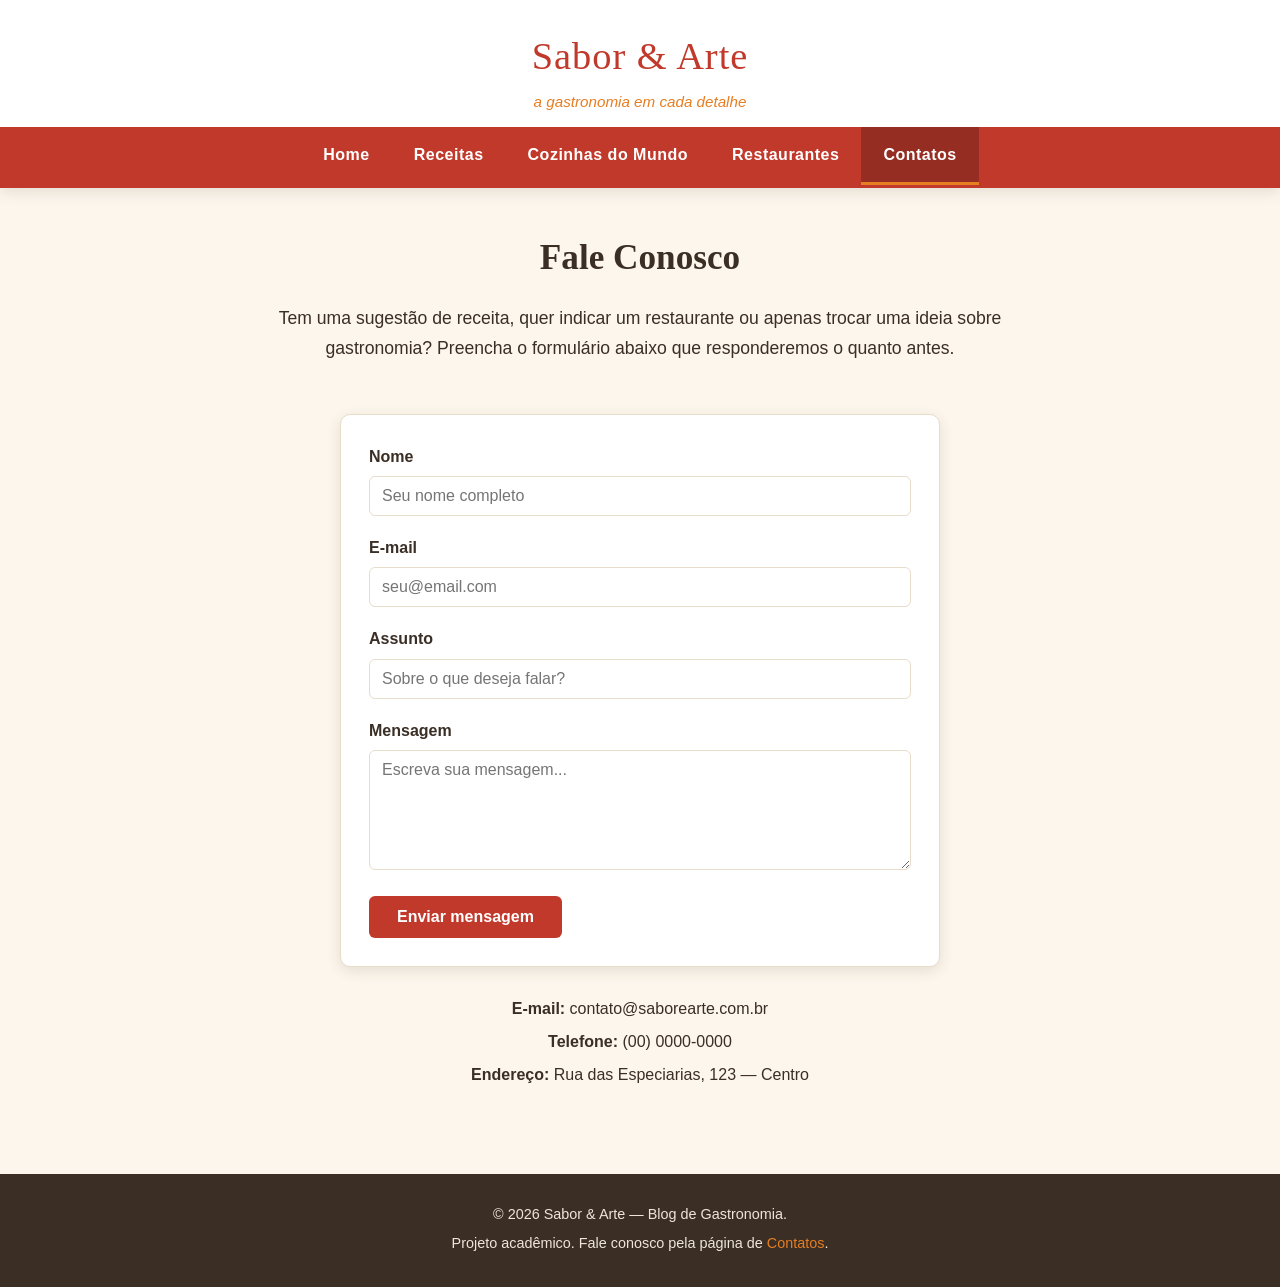
==== contatos.html @ 4f887552 "Site de Gastronomia - APO2 Frontend" ====
<!DOCTYPE html>
<html lang="pt-br">
<head>
    <meta charset="UTF-8">
    <meta name="viewport" content="width=device-width, initial-scale=1.0">
    <meta name="description" content="Entre em contato com o blog Sabor & Arte.">
    <title>Contatos | Sabor & Arte</title>
    <link rel="stylesheet" href="css/style.css">
</head>
<body>
    <header>
        <div class="topo">
            <p class="logo">Sabor &amp; Arte</p>
            <p class="subtitulo">a gastronomia em cada detalhe</p>
        </div>
        <nav>
            <ul>
                <li><a href="index.html">Home</a></li>
                <li><a href="receitas.html">Receitas</a></li>
                <li><a href="cozinhas-do-mundo.html">Cozinhas do Mundo</a></li>
                <li><a href="restaurantes.html">Restaurantes</a></li>
                <li><a href="contatos.html" class="ativo">Contatos</a></li>
            </ul>
        </nav>
    </header>

    <main>
        <section class="hero">
            <h1>Fale Conosco</h1>
            <p>
                Tem uma sugestão de receita, quer indicar um restaurante ou apenas trocar uma ideia
                sobre gastronomia? Preencha o formulário abaixo que responderemos o quanto antes.
            </p>
        </section>

        <form class="formulario" action="#" method="post">
            <div class="campo">
                <label for="nome">Nome</label>
                <input type="text" id="nome" name="nome" placeholder="Seu nome completo" required>
            </div>
            <div class="campo">
                <label for="email">E-mail</label>
                <input type="email" id="email" name="email" placeholder="seu@email.com" required>
            </div>
            <div class="campo">
                <label for="assunto">Assunto</label>
                <input type="text" id="assunto" name="assunto" placeholder="Sobre o que deseja falar?">
            </div>
            <div class="campo">
                <label for="mensagem">Mensagem</label>
                <textarea id="mensagem" name="mensagem" placeholder="Escreva sua mensagem..." required></textarea>
            </div>
            <button type="submit" class="botao">Enviar mensagem</button>
        </form>

        <section class="contato-info">
            <p><strong>E-mail:</strong> contato@saborearte.com.br</p>
            <p><strong>Telefone:</strong> (00) 0000-0000</p>
            <p><strong>Endereço:</strong> Rua das Especiarias, 123 — Centro</p>
        </section>
    </main>

    <footer>
        <p>&copy; 2026 Sabor &amp; Arte — Blog de Gastronomia.</p>
        <p>Projeto acadêmico. Fale conosco pela página de <a href="contatos.html">Contatos</a>.</p>
    </footer>
</body>
</html>
---- css/style.css ----
/* ===========================================================
   Sabor & Arte - Blog de Gastronomia
   Estilos globais
   =========================================================== */

:root {
    --cor-fundo: #fdf6ec;
    --cor-texto: #3a2e25;
    --cor-destaque: #c0392b;
    --cor-destaque-escuro: #962d22;
    --cor-secundaria: #e67e22;
    --cor-clara: #ffffff;
    --cor-borda: #e8dccb;
    --sombra: 0 4px 14px rgba(58, 46, 37, 0.12);
    --fonte-titulo: Georgia, 'Times New Roman', serif;
    --fonte-texto: 'Segoe UI', Tahoma, Arial, sans-serif;
}

* {
    margin: 0;
    padding: 0;
    box-sizing: border-box;
}

body {
    font-family: var(--fonte-texto);
    color: var(--cor-texto);
    background-color: var(--cor-fundo);
    line-height: 1.7;
}

/* ----------------------- Cabeçalho ----------------------- */

header {
    background-color: var(--cor-clara);
    border-bottom: 3px solid var(--cor-destaque);
    box-shadow: var(--sombra);
}

.topo {
    max-width: 1100px;
    margin: 0 auto;
    padding: 24px 20px 12px;
    text-align: center;
}

.logo {
    font-family: var(--fonte-titulo);
    font-size: 2.4rem;
    color: var(--cor-destaque);
    letter-spacing: 1px;
}

.subtitulo {
    font-size: 0.95rem;
    color: var(--cor-secundaria);
    font-style: italic;
}

/* ----------------------- Navegação ----------------------- */

nav {
    background-color: var(--cor-destaque);
}

nav ul {
    max-width: 1100px;
    margin: 0 auto;
    list-style: none;
    display: flex;
    flex-wrap: wrap;
    justify-content: center;
}

nav li {
    flex: 0 1 auto;
}

nav a {
    display: block;
    padding: 14px 22px;
    color: var(--cor-clara);
    text-decoration: none;
    font-weight: 600;
    letter-spacing: 0.5px;
    transition: background-color 0.2s ease;
}

nav a:hover {
    background-color: var(--cor-destaque-escuro);
}

nav a.ativo {
    background-color: var(--cor-destaque-escuro);
    border-bottom: 3px solid var(--cor-secundaria);
}

/* ----------------------- Conteúdo principal ----------------------- */

main {
    max-width: 1100px;
    margin: 0 auto;
    padding: 40px 20px;
}

.hero {
    text-align: center;
    margin-bottom: 50px;
}

.hero h1 {
    font-family: var(--fonte-titulo);
    font-size: 2.2rem;
    color: var(--cor-texto);
    margin-bottom: 16px;
}

.hero p {
    max-width: 750px;
    margin: 0 auto;
    font-size: 1.1rem;
}

h2 {
    font-family: var(--fonte-titulo);
    font-size: 1.8rem;
    color: var(--cor-destaque);
    margin-bottom: 24px;
    text-align: center;
}

/* ----------------------- Cards de destaque (Home) ----------------------- */

.destaques {
    display: flex;
    flex-wrap: wrap;
    gap: 28px;
    justify-content: center;
}

.card {
    background-color: var(--cor-clara);
    border: 1px solid var(--cor-borda);
    border-radius: 10px;
    overflow: hidden;
    box-shadow: var(--sombra);
    flex: 1 1 300px;
    max-width: 340px;
    transition: transform 0.2s ease;
}

.card:hover {
    transform: translateY(-6px);
}

.card a img {
    width: 100%;
    height: 210px;
    object-fit: cover;
    display: block;
}

.card-corpo {
    padding: 20px;
}

.card-corpo h3 {
    font-family: var(--fonte-titulo);
    font-size: 1.3rem;
    margin-bottom: 8px;
    color: var(--cor-destaque-escuro);
}

.card-corpo p {
    font-size: 0.97rem;
}

/* ----------------------- Páginas de conteúdo ----------------------- */

.banner-pagina {
    width: 100%;
    max-height: 320px;
    object-fit: cover;
    border-radius: 10px;
    margin-bottom: 32px;
    box-shadow: var(--sombra);
}

article {
    background-color: var(--cor-clara);
    border: 1px solid var(--cor-borda);
    border-radius: 10px;
    padding: 28px;
    margin-bottom: 28px;
    box-shadow: var(--sombra);
}

article h3 {
    font-family: var(--fonte-titulo);
    color: var(--cor-destaque);
    font-size: 1.4rem;
    margin-bottom: 12px;
}

article p {
    margin-bottom: 12px;
}

article ul,
article ol {
    margin: 0 0 12px 24px;
}

article li {
    margin-bottom: 6px;
}

/* ----------------------- Formulário de contato ----------------------- */

.formulario {
    background-color: var(--cor-clara);
    border: 1px solid var(--cor-borda);
    border-radius: 10px;
    padding: 28px;
    max-width: 600px;
    margin: 0 auto;
    box-shadow: var(--sombra);
}

.campo {
    margin-bottom: 18px;
}

.campo label {
    display: block;
    font-weight: 600;
    margin-bottom: 6px;
}

.campo input,
.campo textarea {
    width: 100%;
    padding: 10px 12px;
    border: 1px solid var(--cor-borda);
    border-radius: 6px;
    font-family: var(--fonte-texto);
    font-size: 1rem;
}

.campo textarea {
    resize: vertical;
    min-height: 120px;
}

.botao {
    background-color: var(--cor-destaque);
    color: var(--cor-clara);
    border: none;
    padding: 12px 28px;
    border-radius: 6px;
    font-size: 1rem;
    font-weight: 600;
    cursor: pointer;
    transition: background-color 0.2s ease;
}

.botao:hover {
    background-color: var(--cor-destaque-escuro);
}

.contato-info {
    max-width: 600px;
    margin: 28px auto 0;
    text-align: center;
}

.contato-info p {
    margin-bottom: 6px;
}

/* ----------------------- Rodapé ----------------------- */

footer {
    background-color: var(--cor-texto);
    color: #f0e6d8;
    text-align: center;
    padding: 28px 20px;
    margin-top: 40px;
}

footer p {
    font-size: 0.9rem;
    margin-bottom: 4px;
}

footer a {
    color: var(--cor-secundaria);
    text-decoration: none;
}

footer a:hover {
    text-decoration: underline;
}

/* ----------------------- Responsivo ----------------------- */

@media (max-width: 600px) {
    .logo {
        font-size: 1.9rem;
    }

    nav a {
        padding: 12px 14px;
        font-size: 0.9rem;
    }

    .hero h1 {
        font-size: 1.7rem;
    }
}
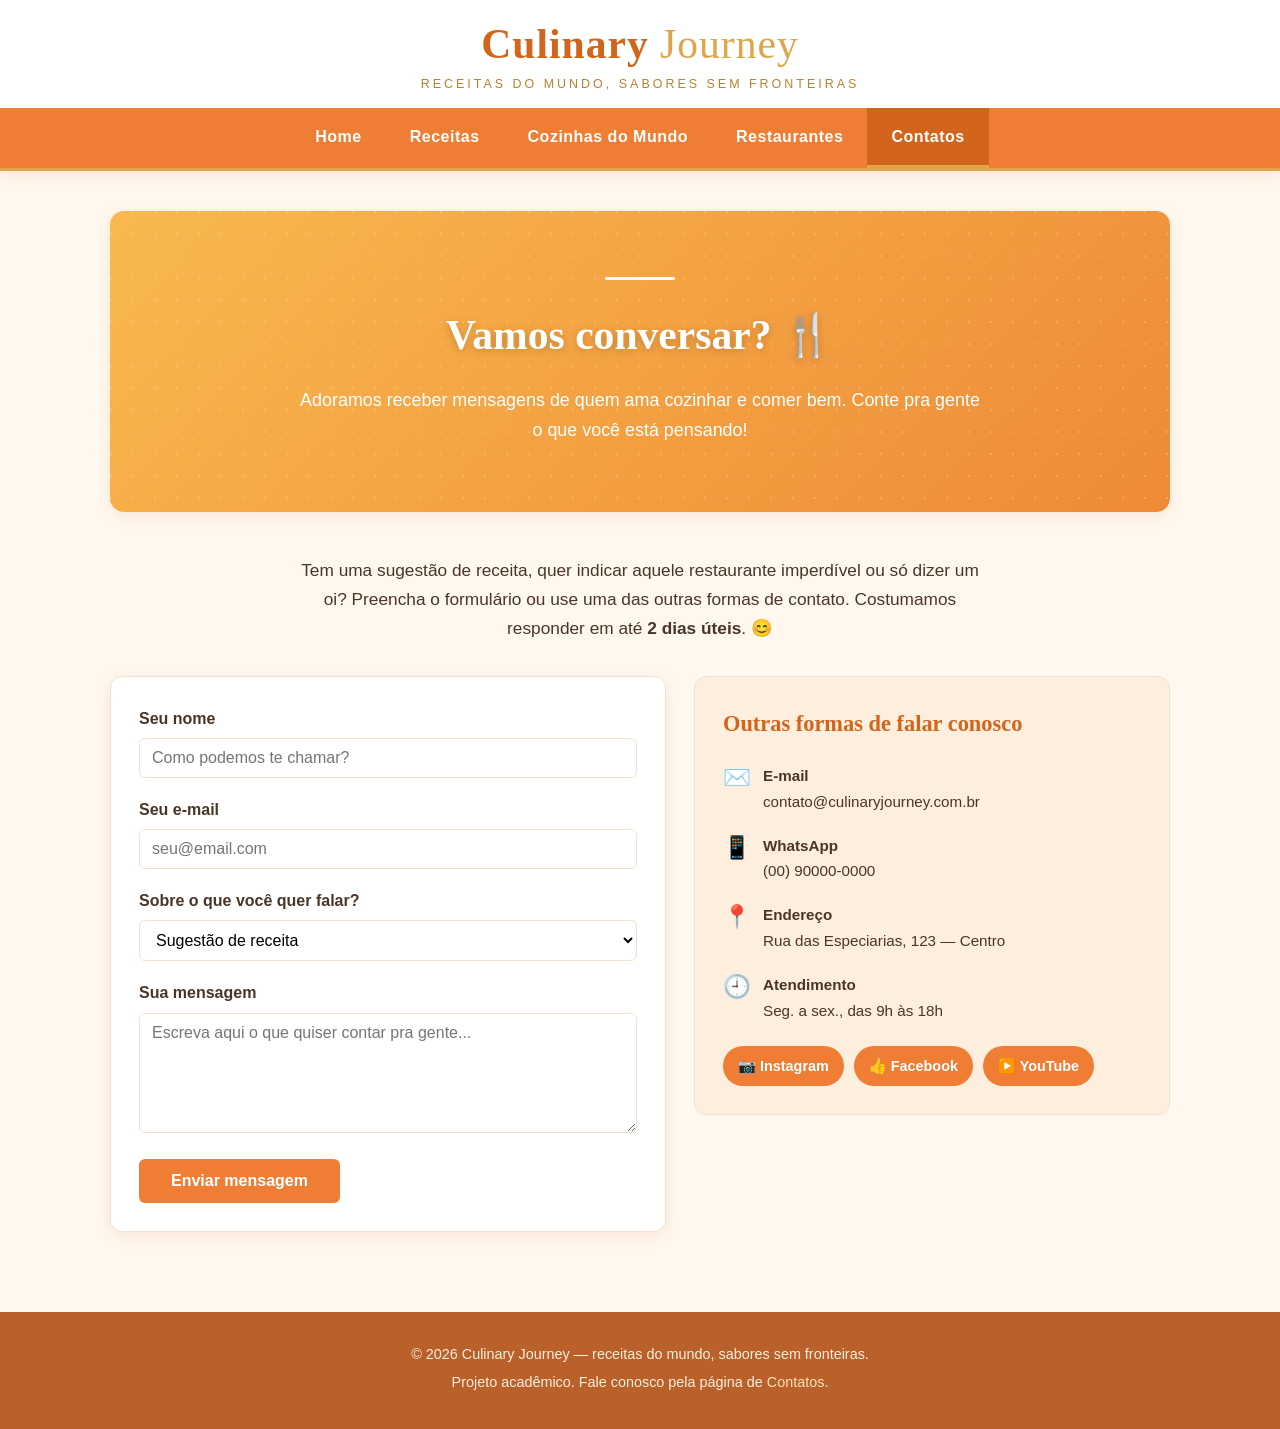
==== commit d4bb871f: "feat: redesenha o blog com a identidade Culinary Journey - nova paleta em tons de laranja e logo em " ====
--- a/contatos.html
+++ b/contatos.html
@@ -1,68 +1,148 @@
-<!DOCTYPE html>
+<!doctype html>
 <html lang="pt-br">
-<head>
-    <meta charset="UTF-8">
-    <meta name="viewport" content="width=device-width, initial-scale=1.0">
-    <meta name="description" content="Entre em contato com o blog Sabor & Arte.">
-    <title>Contatos | Sabor & Arte</title>
-    <link rel="stylesheet" href="css/style.css">
-</head>
-<body>
+  <head>
+    <meta charset="UTF-8" />
+    <meta name="viewport" content="width=device-width, initial-scale=1.0" />
+    <meta
+      name="description"
+      content="Entre em contato com o Culinary Journey."
+    />
+    <title>Contatos | Culinary Journey</title>
+    <link rel="stylesheet" href="css/style.css" />
+  </head>
+  <body>
     <header>
-        <div class="topo">
-            <p class="logo">Sabor &amp; Arte</p>
-            <p class="subtitulo">a gastronomia em cada detalhe</p>
-        </div>
-        <nav>
-            <ul>
-                <li><a href="index.html">Home</a></li>
-                <li><a href="receitas.html">Receitas</a></li>
-                <li><a href="cozinhas-do-mundo.html">Cozinhas do Mundo</a></li>
-                <li><a href="restaurantes.html">Restaurantes</a></li>
-                <li><a href="contatos.html" class="ativo">Contatos</a></li>
-            </ul>
-        </nav>
+      <div class="topo">
+        <a href="index.html" class="logo-link">
+          <span class="logo-nome"
+            >Culinary <span class="logo-script">Journey</span></span
+          >
+          <span class="logo-tag"
+            >receitas do mundo, sabores sem fronteiras</span
+          >
+        </a>
+      </div>
+      <nav>
+        <ul>
+          <li><a href="index.html">Home</a></li>
+          <li><a href="receitas.html">Receitas</a></li>
+          <li><a href="cozinhas-do-mundo.html">Cozinhas do Mundo</a></li>
+          <li><a href="restaurantes.html">Restaurantes</a></li>
+          <li><a href="contatos.html" class="ativo">Contatos</a></li>
+        </ul>
+      </nav>
     </header>
 
     <main>
-        <section class="hero">
-            <h1>Fale Conosco</h1>
-            <p>
-                Tem uma sugestão de receita, quer indicar um restaurante ou apenas trocar uma ideia
-                sobre gastronomia? Preencha o formulário abaixo que responderemos o quanto antes.
-            </p>
-        </section>
+      <section class="hero-banner hero-contatos">
+        <div class="linha"></div>
+        <h1>Vamos conversar? 🍴</h1>
+        <p>
+          Adoramos receber mensagens de quem ama cozinhar e comer bem. Conte pra
+          gente o que você está pensando!
+        </p>
+      </section>
 
+      <p class="contato-intro">
+        Tem uma sugestão de receita, quer indicar aquele restaurante imperdível
+        ou só dizer um oi? Preencha o formulário ou use uma das outras formas de
+        contato. Costumamos responder em até <strong>2 dias úteis</strong>. 😊
+      </p>
+
+      <div class="contato-grid">
         <form class="formulario" action="#" method="post">
-            <div class="campo">
-                <label for="nome">Nome</label>
-                <input type="text" id="nome" name="nome" placeholder="Seu nome completo" required>
-            </div>
-            <div class="campo">
-                <label for="email">E-mail</label>
-                <input type="email" id="email" name="email" placeholder="seu@email.com" required>
-            </div>
-            <div class="campo">
-                <label for="assunto">Assunto</label>
-                <input type="text" id="assunto" name="assunto" placeholder="Sobre o que deseja falar?">
-            </div>
-            <div class="campo">
-                <label for="mensagem">Mensagem</label>
-                <textarea id="mensagem" name="mensagem" placeholder="Escreva sua mensagem..." required></textarea>
-            </div>
-            <button type="submit" class="botao">Enviar mensagem</button>
+          <div class="campo">
+            <label for="nome">Seu nome</label>
+            <input
+              type="text"
+              id="nome"
+              name="nome"
+              placeholder="Como podemos te chamar?"
+              required
+            />
+          </div>
+          <div class="campo">
+            <label for="email">Seu e-mail</label>
+            <input
+              type="email"
+              id="email"
+              name="email"
+              placeholder="seu@email.com"
+              required
+            />
+          </div>
+          <div class="campo">
+            <label for="assunto">Sobre o que você quer falar?</label>
+            <select id="assunto" name="assunto">
+              <option value="receita">Sugestão de receita</option>
+              <option value="restaurante">Indicação de restaurante</option>
+              <option value="elogio">Elogio ou feedback</option>
+              <option value="duvida">Dúvida</option>
+              <option value="outro">Outro assunto</option>
+            </select>
+          </div>
+          <div class="campo">
+            <label for="mensagem">Sua mensagem</label>
+            <textarea
+              id="mensagem"
+              name="mensagem"
+              placeholder="Escreva aqui o que quiser contar pra gente..."
+              required
+            ></textarea>
+          </div>
+          <button type="submit" class="botao">Enviar mensagem</button>
         </form>
 
-        <section class="contato-info">
-            <p><strong>E-mail:</strong> contato@saborearte.com.br</p>
-            <p><strong>Telefone:</strong> (00) 0000-0000</p>
-            <p><strong>Endereço:</strong> Rua das Especiarias, 123 — Centro</p>
-        </section>
+        <aside class="contato-lateral">
+          <h2>Outras formas de falar conosco</h2>
+
+          <div class="contato-item">
+            <span class="ico">✉️</span>
+            <span>
+              <strong>E-mail</strong>
+              contato@culinaryjourney.com.br
+            </span>
+          </div>
+          <div class="contato-item">
+            <span class="ico">📱</span>
+            <span>
+              <strong>WhatsApp</strong>
+              (00) 90000-0000
+            </span>
+          </div>
+          <div class="contato-item">
+            <span class="ico">📍</span>
+            <span>
+              <strong>Endereço</strong>
+              Rua das Especiarias, 123 — Centro
+            </span>
+          </div>
+          <div class="contato-item">
+            <span class="ico">🕘</span>
+            <span>
+              <strong>Atendimento</strong>
+              Seg. a sex., das 9h às 18h
+            </span>
+          </div>
+
+          <div class="redes">
+            <a class="rede" href="#">📷 Instagram</a>
+            <a class="rede" href="#">👍 Facebook</a>
+            <a class="rede" href="#">▶️ YouTube</a>
+          </div>
+        </aside>
+      </div>
     </main>
 
     <footer>
-        <p>&copy; 2026 Sabor &amp; Arte — Blog de Gastronomia.</p>
-        <p>Projeto acadêmico. Fale conosco pela página de <a href="contatos.html">Contatos</a>.</p>
+      <p>
+        &copy; 2026 Culinary Journey — receitas do mundo, sabores sem
+        fronteiras.
+      </p>
+      <p>
+        Projeto acadêmico. Fale conosco pela página de
+        <a href="contatos.html">Contatos</a>.
+      </p>
     </footer>
-</body>
+  </body>
 </html>
--- a/css/style.css
+++ b/css/style.css
@@ -1,17 +1,19 @@
 /* ===========================================================
-   Sabor & Arte - Blog de Gastronomia
-   Estilos globais
+   Culinary Journey - Blog de Gastronomia
+   Receitas do mundo, sabores sem fronteiras
    =========================================================== */
 
 :root {
-    --cor-fundo: #fdf6ec;
-    --cor-texto: #3a2e25;
-    --cor-destaque: #c0392b;
-    --cor-destaque-escuro: #962d22;
-    --cor-secundaria: #e67e22;
+    --cor-fundo: #fff8ef;
+    --cor-texto: #4a3527;
+    --cor-primaria: #ef7d34;
+    --cor-primaria-escura: #d2641c;
+    --cor-gold: #e0a44a;
+    --cor-gold-escuro: #b9802f;
     --cor-clara: #ffffff;
-    --cor-borda: #e8dccb;
-    --sombra: 0 4px 14px rgba(58, 46, 37, 0.12);
+    --cor-borda: #f0e2cf;
+    --cor-suave: #fdeede;
+    --sombra: 0 4px 16px rgba(210, 100, 28, 0.12);
     --fonte-titulo: Georgia, 'Times New Roman', serif;
     --fonte-texto: 'Segoe UI', Tahoma, Arial, sans-serif;
 }
@@ -29,38 +31,53 @@
     line-height: 1.7;
 }
 
-/* ----------------------- Cabeçalho ----------------------- */
+/* ----------------------- Cabeçalho e logo (texto) ----------------------- */
 
 header {
     background-color: var(--cor-clara);
-    border-bottom: 3px solid var(--cor-destaque);
+    border-bottom: 3px solid var(--cor-gold);
     box-shadow: var(--sombra);
 }
 
 .topo {
-    max-width: 1100px;
-    margin: 0 auto;
-    padding: 24px 20px 12px;
     text-align: center;
-}
-
-.logo {
+    padding: 22px 20px 12px;
+}
+
+.logo-link {
+    display: inline-block;
+    text-decoration: none;
+}
+
+.logo-nome {
+    display: block;
     font-family: var(--fonte-titulo);
-    font-size: 2.4rem;
-    color: var(--cor-destaque);
+    font-size: 2.6rem;
+    font-weight: 700;
     letter-spacing: 1px;
-}
-
-.subtitulo {
-    font-size: 0.95rem;
-    color: var(--cor-secundaria);
-    font-style: italic;
+    line-height: 1.1;
+    color: var(--cor-primaria-escura);
+}
+
+.logo-script {
+    font-family: 'Brush Script MT', 'Segoe Script', cursive;
+    font-weight: 400;
+    color: var(--cor-gold);
+}
+
+.logo-tag {
+    display: block;
+    margin-top: 6px;
+    font-size: 0.78rem;
+    letter-spacing: 3px;
+    text-transform: uppercase;
+    color: var(--cor-gold-escuro);
 }
 
 /* ----------------------- Navegação ----------------------- */
 
 nav {
-    background-color: var(--cor-destaque);
+    background-color: var(--cor-primaria);
 }
 
 nav ul {
@@ -72,13 +89,9 @@
     justify-content: center;
 }
 
-nav li {
-    flex: 0 1 auto;
-}
-
 nav a {
     display: block;
-    padding: 14px 22px;
+    padding: 15px 24px;
     color: var(--cor-clara);
     text-decoration: none;
     font-weight: 600;
@@ -87,12 +100,12 @@
 }
 
 nav a:hover {
-    background-color: var(--cor-destaque-escuro);
+    background-color: var(--cor-primaria-escura);
 }
 
 nav a.ativo {
-    background-color: var(--cor-destaque-escuro);
-    border-bottom: 3px solid var(--cor-secundaria);
+    background-color: var(--cor-primaria-escura);
+    border-bottom: 3px solid var(--cor-gold);
 }
 
 /* ----------------------- Conteúdo principal ----------------------- */
@@ -103,102 +116,179 @@
     padding: 40px 20px;
 }
 
-.hero {
-    text-align: center;
-    margin-bottom: 50px;
-}
-
-.hero h1 {
-    font-family: var(--fonte-titulo);
-    font-size: 2.2rem;
-    color: var(--cor-texto);
-    margin-bottom: 16px;
-}
-
-.hero p {
-    max-width: 750px;
-    margin: 0 auto;
-    font-size: 1.1rem;
-}
-
 h2 {
     font-family: var(--fonte-titulo);
-    font-size: 1.8rem;
-    color: var(--cor-destaque);
-    margin-bottom: 24px;
+    font-size: 1.9rem;
+    color: var(--cor-primaria-escura);
+    margin-bottom: 26px;
     text-align: center;
 }
 
-/* ----------------------- Cards de destaque (Home) ----------------------- */
+.intro {
+    text-align: center;
+    max-width: 760px;
+    margin: 0 auto 50px;
+    font-size: 1.1rem;
+}
+
+/* ----------------------- Banner / hero por página (CSS) ----------------------- */
+
+.hero-banner {
+    position: relative;
+    overflow: hidden;
+    border-radius: 14px;
+    padding: 66px 28px;
+    margin-bottom: 44px;
+    text-align: center;
+    color: var(--cor-clara);
+    box-shadow: var(--sombra);
+}
+
+/* textura sutil de pontos sobre o gradiente */
+.hero-banner::after {
+    content: "";
+    position: absolute;
+    inset: 0;
+    background-image: radial-gradient(circle at 1px 1px, rgba(255, 255, 255, 0.18) 1px, transparent 0);
+    background-size: 22px 22px;
+    pointer-events: none;
+}
+
+.hero-banner .linha {
+    width: 70px;
+    height: 3px;
+    background: var(--cor-clara);
+    border-radius: 2px;
+    margin: 0 auto 20px;
+    position: relative;
+    z-index: 1;
+}
+
+.hero-banner h1 {
+    position: relative;
+    z-index: 1;
+    font-family: var(--fonte-titulo);
+    font-size: 2.6rem;
+    margin-bottom: 14px;
+    text-shadow: 0 2px 8px rgba(0, 0, 0, 0.2);
+}
+
+.hero-banner p {
+    position: relative;
+    z-index: 1;
+    max-width: 680px;
+    margin: 0 auto;
+    font-size: 1.12rem;
+}
+
+/* gradiente quente próprio de cada seção */
+.hero-home {
+    background: linear-gradient(135deg, #f6a623 0%, #ef7d34 100%);
+}
+
+.hero-receitas {
+    background: linear-gradient(135deg, #f59331 0%, #e85d2a 100%);
+}
+
+.hero-cozinhas {
+    background: linear-gradient(135deg, #f6b13c 0%, #ef8327 100%);
+}
+
+.hero-restaurantes {
+    background: linear-gradient(135deg, #f0913f 0%, #d96a2e 100%);
+}
+
+.hero-contatos {
+    background: linear-gradient(135deg, #f8b94f 0%, #ef8a36 100%);
+}
+
+/* ----------------------- Destaques da Home (tiles com imagem-link) ----------------------- */
 
 .destaques {
     display: flex;
     flex-wrap: wrap;
-    gap: 28px;
+    gap: 24px;
     justify-content: center;
 }
 
-.card {
-    background-color: var(--cor-clara);
-    border: 1px solid var(--cor-borda);
-    border-radius: 10px;
+.destaque {
+    position: relative;
+    flex: 1 1 300px;
+    max-width: 340px;
+    height: 300px;
+    border-radius: 14px;
     overflow: hidden;
     box-shadow: var(--sombra);
-    flex: 1 1 300px;
-    max-width: 340px;
-    transition: transform 0.2s ease;
-}
-
-.card:hover {
-    transform: translateY(-6px);
-}
-
-.card a img {
+    text-decoration: none;
+}
+
+.destaque img {
     width: 100%;
-    height: 210px;
+    height: 100%;
     object-fit: cover;
     display: block;
-}
-
-.card-corpo {
-    padding: 20px;
-}
-
-.card-corpo h3 {
+    transition: transform 0.3s ease;
+}
+
+.destaque:hover img {
+    transform: scale(1.06);
+}
+
+.destaque-info {
+    position: absolute;
+    left: 0;
+    right: 0;
+    bottom: 0;
+    padding: 22px 20px 20px;
+    color: var(--cor-clara);
+    background: linear-gradient(to top, rgba(74, 53, 39, 0.92), rgba(74, 53, 39, 0));
+}
+
+.destaque-info h3 {
     font-family: var(--fonte-titulo);
-    font-size: 1.3rem;
-    margin-bottom: 8px;
-    color: var(--cor-destaque-escuro);
-}
-
-.card-corpo p {
-    font-size: 0.97rem;
-}
-
-/* ----------------------- Páginas de conteúdo ----------------------- */
-
-.banner-pagina {
-    width: 100%;
-    max-height: 320px;
-    object-fit: cover;
-    border-radius: 10px;
-    margin-bottom: 32px;
-    box-shadow: var(--sombra);
-}
+    font-size: 1.4rem;
+    margin-bottom: 4px;
+}
+
+.destaque-info p {
+    font-size: 0.92rem;
+}
+
+/* ----------------------- Chamada para contato (Home) ----------------------- */
+
+.cta-contato {
+    margin-top: 54px;
+    padding: 42px 28px;
+    text-align: center;
+    background-color: var(--cor-suave);
+    border: 1px solid var(--cor-borda);
+    border-radius: 14px;
+}
+
+.cta-contato h2 {
+    margin-bottom: 12px;
+}
+
+.cta-contato p {
+    max-width: 620px;
+    margin: 0 auto 24px;
+}
+
+/* ----------------------- Artigos (páginas de conteúdo) ----------------------- */
 
 article {
     background-color: var(--cor-clara);
     border: 1px solid var(--cor-borda);
-    border-radius: 10px;
+    border-radius: 12px;
     padding: 28px;
-    margin-bottom: 28px;
+    margin-bottom: 26px;
     box-shadow: var(--sombra);
 }
 
 article h3 {
     font-family: var(--fonte-titulo);
-    color: var(--cor-destaque);
-    font-size: 1.4rem;
+    color: var(--cor-primaria-escura);
+    font-size: 1.45rem;
     margin-bottom: 12px;
 }
 
@@ -215,12 +305,131 @@
     margin-bottom: 6px;
 }
 
+/* etiquetas com ícone (tempo, dificuldade, tipo, etc.) */
+.tags {
+    display: flex;
+    flex-wrap: wrap;
+    gap: 10px;
+    margin: 14px 0;
+}
+
+.tag {
+    display: inline-flex;
+    align-items: center;
+    gap: 6px;
+    padding: 6px 13px;
+    background-color: var(--cor-suave);
+    color: var(--cor-primaria-escura);
+    border-radius: 20px;
+    font-size: 0.88rem;
+    font-weight: 600;
+}
+
+/* botão favoritar (toggle só com CSS) */
+.favoritar {
+    display: inline-flex;
+    align-items: center;
+    gap: 8px;
+    cursor: pointer;
+    user-select: none;
+    font-weight: 600;
+}
+
+.favoritar input {
+    position: absolute;
+    opacity: 0;
+    width: 0;
+    height: 0;
+}
+
+.favoritar .coracao {
+    font-size: 1.4rem;
+    color: #cbb9a8;
+    transition: transform 0.15s ease, color 0.15s ease;
+}
+
+.favoritar:hover .coracao {
+    color: #ef9a86;
+}
+
+.favoritar input:checked ~ .coracao {
+    color: #e74c3c;
+    transform: scale(1.2);
+}
+
+/* ----------------------- Receitas (foto + conteúdo) ----------------------- */
+
+.receita {
+    display: flex;
+    gap: 26px;
+    align-items: flex-start;
+}
+
+.receita-img {
+    width: 250px;
+    height: 230px;
+    object-fit: cover;
+    border-radius: 10px;
+    flex-shrink: 0;
+    box-shadow: var(--sombra);
+}
+
+.receita-conteudo {
+    flex: 1;
+    min-width: 0;
+}
+
+/* ----------------------- Cozinhas do mundo (bandeiras) ----------------------- */
+
+.pais-cabecalho {
+    display: flex;
+    align-items: center;
+    gap: 14px;
+    margin-bottom: 10px;
+}
+
+.pais-cabecalho h3 {
+    margin-bottom: 0;
+}
+
+.bandeira {
+    width: 46px;
+    height: 31px;
+    border-radius: 4px;
+    flex-shrink: 0;
+    box-shadow: 0 1px 4px rgba(0, 0, 0, 0.2);
+}
+
+/* ----------------------- Restaurantes ----------------------- */
+
+.restaurante-cabecalho {
+    display: flex;
+    justify-content: space-between;
+    align-items: center;
+    flex-wrap: wrap;
+    gap: 10px;
+    margin-bottom: 8px;
+}
+
+.restaurante-cabecalho h3 {
+    margin-bottom: 0;
+}
+
+.nota {
+    padding: 4px 13px;
+    background-color: var(--cor-suave);
+    color: var(--cor-gold-escuro);
+    border-radius: 20px;
+    font-weight: 700;
+    white-space: nowrap;
+}
+
 /* ----------------------- Formulário de contato ----------------------- */
 
 .formulario {
     background-color: var(--cor-clara);
     border: 1px solid var(--cor-borda);
-    border-radius: 10px;
+    border-radius: 12px;
     padding: 28px;
     max-width: 600px;
     margin: 0 auto;
@@ -238,13 +447,23 @@
 }
 
 .campo input,
-.campo textarea {
+.campo textarea,
+.campo select {
     width: 100%;
     padding: 10px 12px;
     border: 1px solid var(--cor-borda);
     border-radius: 6px;
     font-family: var(--fonte-texto);
     font-size: 1rem;
+    background-color: var(--cor-clara);
+}
+
+.campo input:focus,
+.campo textarea:focus,
+.campo select:focus {
+    outline: none;
+    border-color: var(--cor-primaria);
+    box-shadow: 0 0 0 3px rgba(239, 125, 52, 0.22);
 }
 
 .campo textarea {
@@ -253,38 +472,110 @@
 }
 
 .botao {
-    background-color: var(--cor-destaque);
+    display: inline-block;
+    background-color: var(--cor-primaria);
     color: var(--cor-clara);
     border: none;
-    padding: 12px 28px;
+    padding: 13px 32px;
     border-radius: 6px;
     font-size: 1rem;
     font-weight: 600;
+    text-decoration: none;
     cursor: pointer;
     transition: background-color 0.2s ease;
 }
 
 .botao:hover {
-    background-color: var(--cor-destaque-escuro);
-}
-
-.contato-info {
-    max-width: 600px;
-    margin: 28px auto 0;
+    background-color: var(--cor-primaria-escura);
+}
+
+/* layout da página de contatos: formulário + painel lateral */
+.contato-intro {
     text-align: center;
-}
-
-.contato-info p {
-    margin-bottom: 6px;
+    max-width: 700px;
+    margin: 0 auto 32px;
+    font-size: 1.08rem;
+}
+
+.contato-grid {
+    display: flex;
+    flex-wrap: wrap;
+    gap: 28px;
+    align-items: flex-start;
+}
+
+.contato-grid .formulario {
+    flex: 1 1 360px;
+    margin: 0;
+    max-width: none;
+}
+
+.contato-lateral {
+    flex: 1 1 280px;
+    background-color: var(--cor-suave);
+    border: 1px solid var(--cor-borda);
+    border-radius: 12px;
+    padding: 28px;
+}
+
+.contato-lateral h2 {
+    text-align: left;
+    font-size: 1.4rem;
+    margin-bottom: 20px;
+}
+
+.contato-item {
+    display: flex;
+    align-items: flex-start;
+    gap: 12px;
+    margin-bottom: 18px;
+}
+
+.contato-item .ico {
+    font-size: 1.4rem;
+    line-height: 1.3;
+}
+
+.contato-item strong {
+    display: block;
+}
+
+.contato-item span {
+    font-size: 0.95rem;
+}
+
+.redes {
+    display: flex;
+    flex-wrap: wrap;
+    gap: 10px;
+    margin-top: 22px;
+}
+
+.rede {
+    display: inline-flex;
+    align-items: center;
+    gap: 6px;
+    padding: 8px 15px;
+    background-color: var(--cor-primaria);
+    color: var(--cor-clara);
+    border-radius: 20px;
+    text-decoration: none;
+    font-size: 0.9rem;
+    font-weight: 600;
+    transition: background-color 0.2s ease;
+}
+
+.rede:hover {
+    background-color: var(--cor-primaria-escura);
 }
 
 /* ----------------------- Rodapé ----------------------- */
 
 footer {
-    background-color: var(--cor-texto);
-    color: #f0e6d8;
+    background-color: #b9602b;
+    color: #fdeede;
     text-align: center;
-    padding: 28px 20px;
+    padding: 30px 20px;
     margin-top: 40px;
 }
 
@@ -294,7 +585,7 @@
 }
 
 footer a {
-    color: var(--cor-secundaria);
+    color: #ffe2b8;
     text-decoration: none;
 }
 
@@ -304,17 +595,26 @@
 
 /* ----------------------- Responsivo ----------------------- */
 
-@media (max-width: 600px) {
-    .logo {
-        font-size: 1.9rem;
-    }
-
+@media (max-width: 680px) {
     nav a {
-        padding: 12px 14px;
+        padding: 12px 16px;
         font-size: 0.9rem;
     }
 
-    .hero h1 {
-        font-size: 1.7rem;
+    .hero-banner {
+        padding: 48px 20px;
     }
-}
+
+    .hero-banner h1 {
+        font-size: 2rem;
+    }
+
+    .receita {
+        flex-direction: column;
+    }
+
+    .receita-img {
+        width: 100%;
+        height: 220px;
+    }
+}
